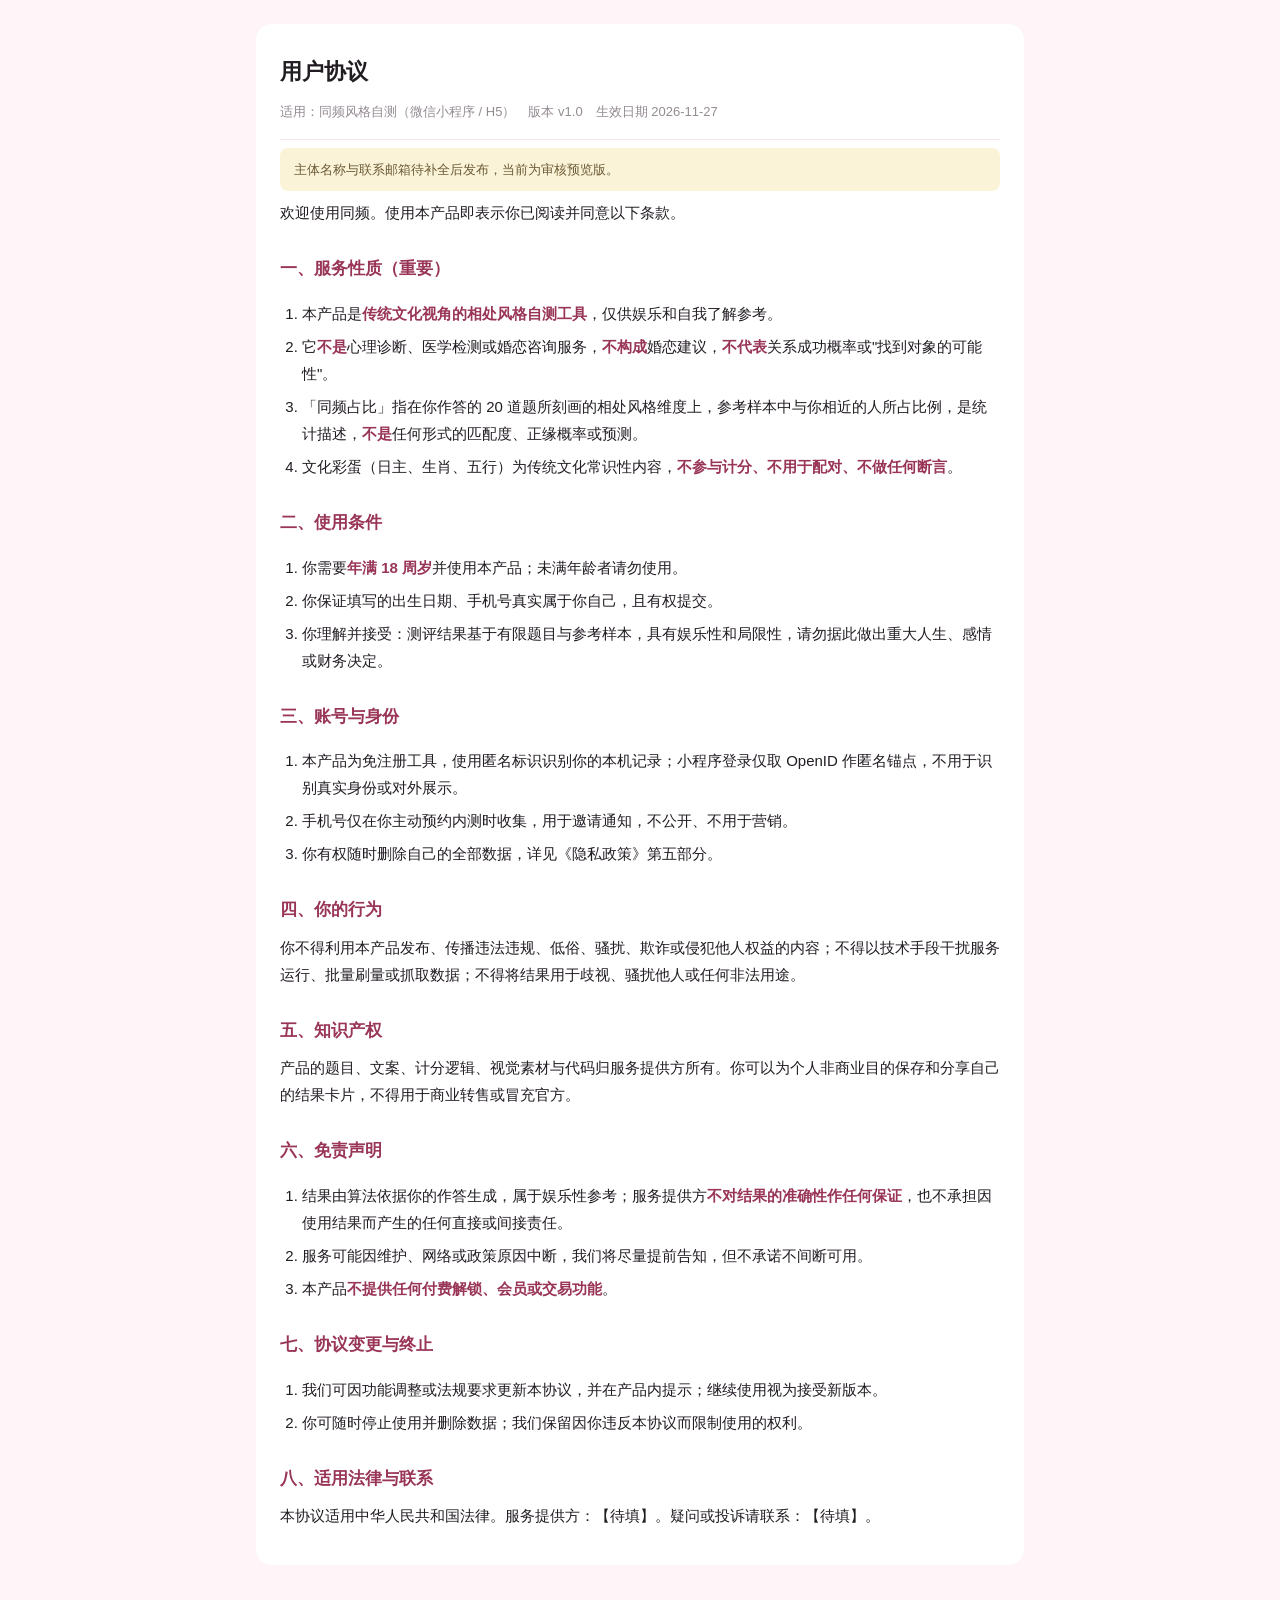
==== apps/stage0-h5/legal/terms.html @ cea57706 "feat(legal): 补齐提审合规文档与删除权入口 - docs/privacy-policy.md / terms-of-service.md：隐私政策与用户协议正文 - docs/12-sub" ====
<!DOCTYPE html>
<html lang="zh-CN">
<head>
<meta charset="utf-8">
<meta name="viewport" content="width=device-width, initial-scale=1">
<title>用户协议 · 同频风格自测</title>
<style>
  body { margin:0; padding:24px 18px 60px; background:#fff5f8; color:#221c23; font:15px/1.8 -apple-system,BlinkMacSystemFont,"PingFang SC","Microsoft YaHei",sans-serif; }
  main { max-width:720px; margin:0 auto; background:#fff; border-radius:16px; padding:28px 24px; }
  h1 { font-size:22px; margin:0 0 8px; }
  h2 { font-size:17px; margin:28px 0 8px; color:#993556; }
  p { margin:8px 0; }
  .meta { color:#948b93; font-size:13px; border-bottom:1px solid #f0e6eb; padding-bottom:16px; }
  ol,ul { padding-left:22px; }
  li { margin:6px 0; }
  strong { color:#993556; }
  .todo { background:#faf3d8; color:#6b5a35; padding:10px 14px; border-radius:8px; font-size:13px; }
</style>
</head>
<body>
<main>
<h1>用户协议</h1>
<p class="meta">适用：同频风格自测（微信小程序 / H5）　版本 v1.0　生效日期 2026-11-27</p>
<p class="todo">主体名称与联系邮箱待补全后发布，当前为审核预览版。</p>
<p>欢迎使用同频。使用本产品即表示你已阅读并同意以下条款。</p>

<h2>一、服务性质（重要）</h2>
<ol>
<li>本产品是<strong>传统文化视角的相处风格自测工具</strong>，仅供娱乐和自我了解参考。</li>
<li>它<strong>不是</strong>心理诊断、医学检测或婚恋咨询服务，<strong>不构成</strong>婚恋建议，<strong>不代表</strong>关系成功概率或"找到对象的可能性"。</li>
<li>「同频占比」指在你作答的 20 道题所刻画的相处风格维度上，参考样本中与你相近的人所占比例，是统计描述，<strong>不是</strong>任何形式的匹配度、正缘概率或预测。</li>
<li>文化彩蛋（日主、生肖、五行）为传统文化常识性内容，<strong>不参与计分、不用于配对、不做任何断言</strong>。</li>
</ol>

<h2>二、使用条件</h2>
<ol>
<li>你需要<strong>年满 18 周岁</strong>并使用本产品；未满年龄者请勿使用。</li>
<li>你保证填写的出生日期、手机号真实属于你自己，且有权提交。</li>
<li>你理解并接受：测评结果基于有限题目与参考样本，具有娱乐性和局限性，请勿据此做出重大人生、感情或财务决定。</li>
</ol>

<h2>三、账号与身份</h2>
<ol>
<li>本产品为免注册工具，使用匿名标识识别你的本机记录；小程序登录仅取 OpenID 作匿名锚点，不用于识别真实身份或对外展示。</li>
<li>手机号仅在你主动预约内测时收集，用于邀请通知，不公开、不用于营销。</li>
<li>你有权随时删除自己的全部数据，详见《隐私政策》第五部分。</li>
</ol>

<h2>四、你的行为</h2>
<p>你不得利用本产品发布、传播违法违规、低俗、骚扰、欺诈或侵犯他人权益的内容；不得以技术手段干扰服务运行、批量刷量或抓取数据；不得将结果用于歧视、骚扰他人或任何非法用途。</p>

<h2>五、知识产权</h2>
<p>产品的题目、文案、计分逻辑、视觉素材与代码归服务提供方所有。你可以为个人非商业目的保存和分享自己的结果卡片，不得用于商业转售或冒充官方。</p>

<h2>六、免责声明</h2>
<ol>
<li>结果由算法依据你的作答生成，属于娱乐性参考；服务提供方<strong>不对结果的准确性作任何保证</strong>，也不承担因使用结果而产生的任何直接或间接责任。</li>
<li>服务可能因维护、网络或政策原因中断，我们将尽量提前告知，但不承诺不间断可用。</li>
<li>本产品<strong>不提供任何付费解锁、会员或交易功能</strong>。</li>
</ol>

<h2>七、协议变更与终止</h2>
<ol>
<li>我们可因功能调整或法规要求更新本协议，并在产品内提示；继续使用视为接受新版本。</li>
<li>你可随时停止使用并删除数据；我们保留因你违反本协议而限制使用的权利。</li>
</ol>

<h2>八、适用法律与联系</h2>
<p>本协议适用中华人民共和国法律。服务提供方：【待填】。疑问或投诉请联系：【待填】。</p>
</main>
</body>
</html>
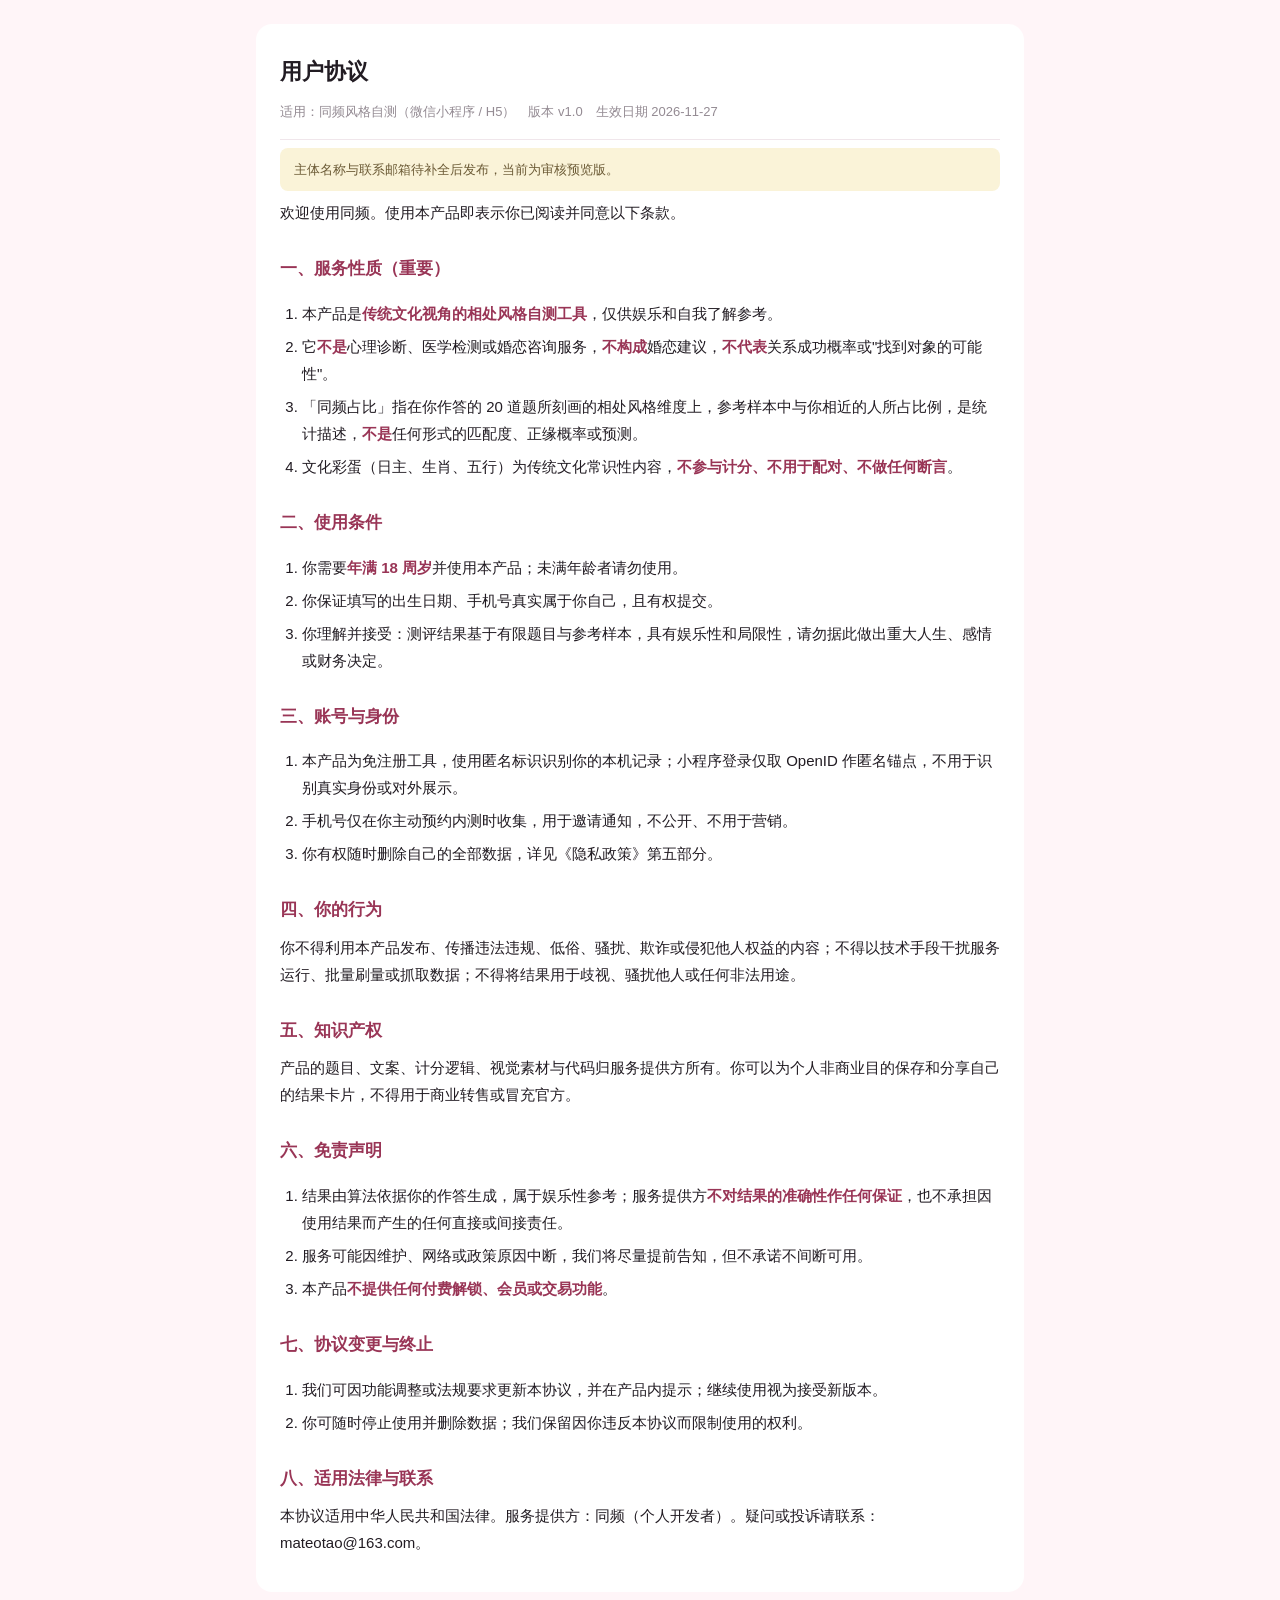
==== commit fd2ecfa8: "feat(stage1): 真机反馈修复 + 生日八字文化层 + 动物图 真机反馈: - 按钮高度 92→76rpx、字号 32→30rpx，与字号比例协调(首页/答题/结果页) - 选择题点选即自动" ====
--- a/apps/stage0-h5/legal/terms.html
+++ b/apps/stage0-h5/legal/terms.html
@@ -66,7 +66,7 @@
 </ol>
 
 <h2>八、适用法律与联系</h2>
-<p>本协议适用中华人民共和国法律。服务提供方：【待填】。疑问或投诉请联系：【待填】。</p>
+<p>本协议适用中华人民共和国法律。服务提供方：同频（个人开发者）。疑问或投诉请联系：mateotao@163.com。</p>
 </main>
 </body>
 </html>
